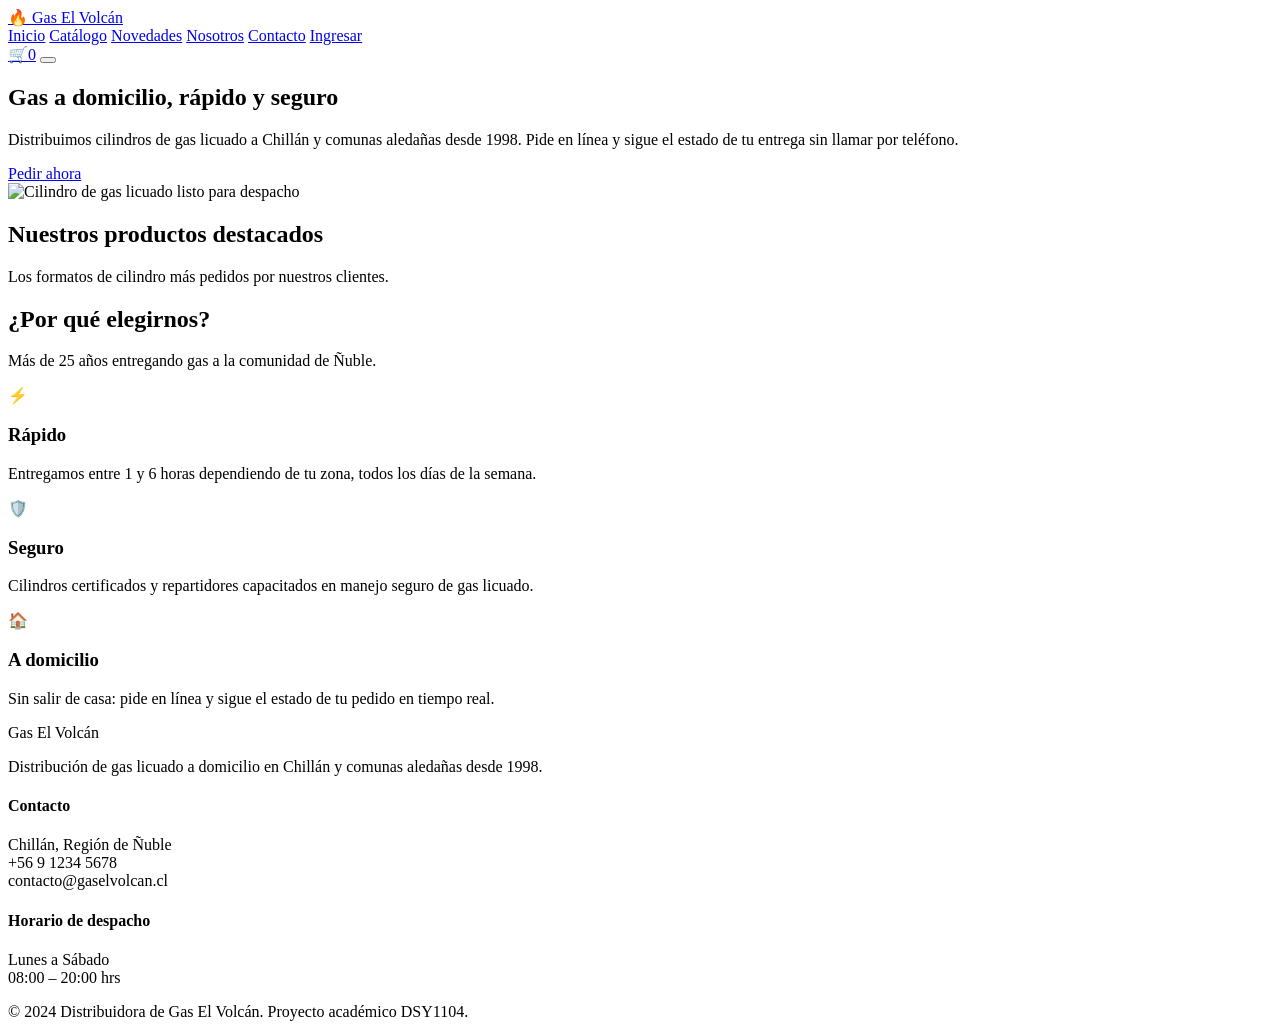
==== index.html @ 6755106e "Creacion del index" ====
<!DOCTYPE html>
<html lang="es">
<head>
<meta charset="UTF-8">
<meta name="viewport" content="width=device-width, initial-scale=1.0">
<title>Gas El Volcán — Gas licuado a domicilio en Chillán</title>
<link rel="stylesheet" href="css/estilos.css">
</head>
<body>

<header class="encabezado">
  <div class="contenedor">
    <a href="index.html" class="marca"><span class="marca__icono">🔥</span> Gas El Volcán</a>
    <nav class="nav" id="nav-principal">
      <a href="index.html" class="nav__enlace nav__enlace--activo">Inicio</a>
      <a href="catalogo.html" class="nav__enlace">Catálogo</a>
      <a href="novedades.html" class="nav__enlace">Novedades</a>
      <a href="nosotros.html" class="nav__enlace">Nosotros</a>
      <a href="contacto.html" class="nav__enlace">Contacto</a>
      <a href="login.html" class="nav__enlace">Ingresar</a>
    </nav>
    <div class="nav__acciones">
      <a href="carrito.html" class="icono-carrito" aria-label="Carrito">🛒<span id="contador-carrito" class="icono-carrito__contador oculto">0</span></a>
      <button class="menu-hamburguesa" aria-label="Abrir menú" onclick="document.getElementById('nav-principal').classList.toggle('nav--abierto')">
        <span></span><span></span><span></span>
      </button>
    </div>
  </div>
</header>

<main>
  <section class="hero">
    <div class="contenedor">
      <div class="hero__contenido">
        <h1 class="hero__eslogan">Gas a domicilio, rápido y seguro</h1>
        <p class="hero__texto">Distribuimos cilindros de gas licuado a Chillán y comunas aledañas desde 1998. Pide en línea y sigue el estado de tu entrega sin llamar por teléfono.</p>
        <a href="catalogo.html" class="boton boton--primario">Pedir ahora</a>
      </div>
      <div class="hero__imagen">
        <img src="https://images.unsplash.com/photo-1585951237318-9ea5e175b891?w=800&q=80" alt="Cilindro de gas licuado listo para despacho">
      </div>
    </div>
  </section>

  <section class="seccion">
    <div class="contenedor">
      <h2 class="titulo-seccion">Nuestros productos destacados</h2>
      <p class="subtitulo-seccion">Los formatos de cilindro más pedidos por nuestros clientes.</p>
      <div class="grid-tarjetas" id="destacados-grid"></div>
    </div>
  </section>

  <section class="seccion seccion--gris">
    <div class="contenedor">
      <h2 class="titulo-seccion">¿Por qué elegirnos?</h2>
      <p class="subtitulo-seccion">Más de 25 años entregando gas a la comunidad de Ñuble.</p>
      <div class="beneficios">
        <div class="beneficio">
          <div class="beneficio__icono">⚡</div>
          <h3>Rápido</h3>
          <p>Entregamos entre 1 y 6 horas dependiendo de tu zona, todos los días de la semana.</p>
        </div>
        <div class="beneficio">
          <div class="beneficio__icono">🛡️</div>
          <h3>Seguro</h3>
          <p>Cilindros certificados y repartidores capacitados en manejo seguro de gas licuado.</p>
        </div>
        <div class="beneficio">
          <div class="beneficio__icono">🏠</div>
          <h3>A domicilio</h3>
          <p>Sin salir de casa: pide en línea y sigue el estado de tu pedido en tiempo real.</p>
        </div>
      </div>
    </div>
  </section>
</main>

<footer class="pie">
  <div class="contenedor">
    <div>
      <div class="pie__marca">Gas El Volcán</div>
      <p>Distribución de gas licuado a domicilio en Chillán y comunas aledañas desde 1998.</p>
    </div>
    <div>
      <h4>Contacto</h4>
      <p>Chillán, Región de Ñuble<br>+56 9 1234 5678<br>contacto@gaselvolcan.cl</p>
    </div>
    <div>
      <h4>Horario de despacho</h4>
      <p>Lunes a Sábado<br>08:00 – 20:00 hrs</p>
    </div>
  </div>
  <div class="pie__inferior">© 2024 Distribuidora de Gas El Volcán. Proyecto académico DSY1104.</div>
</footer>

<script src="js/catalogo.js"></script>
<script src="js/carrito.js"></script>
</body>
</html>
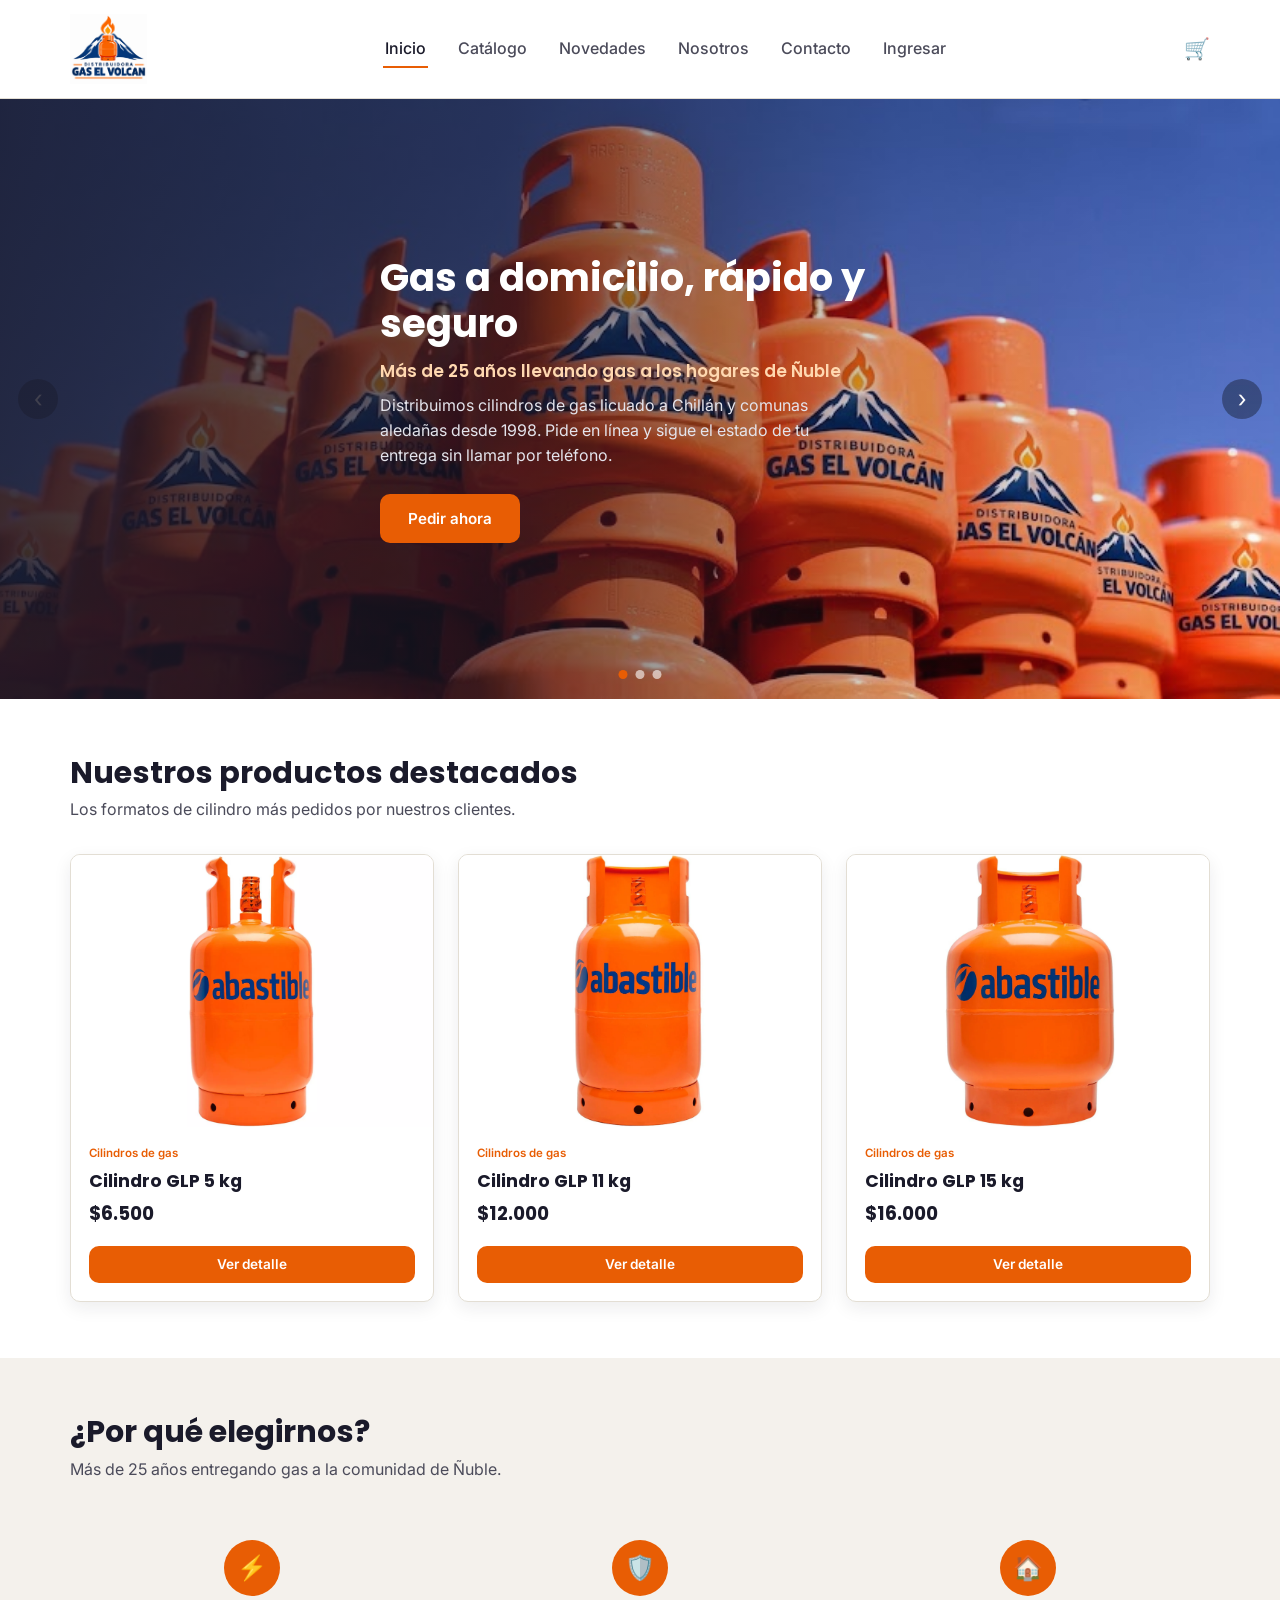
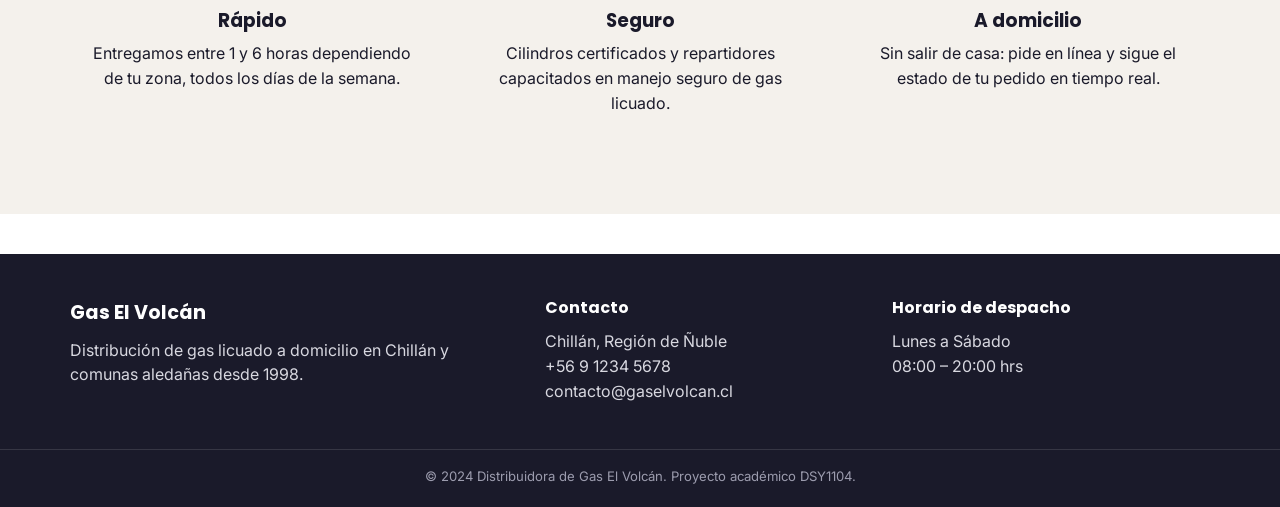
==== commit 3fcf9839: "Ajustes de imagenes: detalle-producto, encabezado de Nosotros y posicion de fotos" ====
--- a/index.html
+++ b/index.html
@@ -10,7 +10,7 @@
 
 <header class="encabezado">
   <div class="contenedor">
-    <a href="index.html" class="marca"><span class="marca__icono">🔥</span> Gas El Volcán</a>
+    <a href="index.html" class="marca"><img src="img/logo.png" alt="Gas El Volcán" class="marca__logo"></a>
     <nav class="nav" id="nav-principal">
       <a href="index.html" class="nav__enlace nav__enlace--activo">Inicio</a>
       <a href="catalogo.html" class="nav__enlace">Catálogo</a>
@@ -30,15 +30,43 @@
 
 <main>
   <section class="hero">
-    <div class="contenedor">
-      <div class="hero__contenido">
-        <h1 class="hero__eslogan">Gas a domicilio, rápido y seguro</h1>
-        <p class="hero__texto">Distribuimos cilindros de gas licuado a Chillán y comunas aledañas desde 1998. Pide en línea y sigue el estado de tu entrega sin llamar por teléfono.</p>
-        <a href="catalogo.html" class="boton boton--primario">Pedir ahora</a>
+    <input type="radio" name="slide" id="slide1" class="carousel__radio" checked>
+    <input type="radio" name="slide" id="slide2" class="carousel__radio">
+    <input type="radio" name="slide" id="slide3" class="carousel__radio">
+
+    <div class="carousel__slides">
+      <div class="carousel__slide carousel__slide--1">
+        <img src="img/fotoprincipal.png" alt="Repartidor de Gas El Volcán">
+        <label for="slide3" class="carousel__flecha carousel__flecha--prev">‹</label>
+        <label for="slide2" class="carousel__flecha carousel__flecha--next">›</label>
       </div>
-      <div class="hero__imagen">
-        <img src="https://images.unsplash.com/photo-1585951237318-9ea5e175b891?w=800&q=80" alt="Cilindro de gas licuado listo para despacho">
+      <div class="carousel__slide carousel__slide--2">
+        <img src="img/balongas.png" alt="Cilindro de gas listo para despacho">
+        <label for="slide1" class="carousel__flecha carousel__flecha--prev">‹</label>
+        <label for="slide3" class="carousel__flecha carousel__flecha--next">›</label>
       </div>
+      <div class="carousel__slide carousel__slide--3">
+        <img src="img/reparto.png" alt="Cilindros de gas licuado">
+        <label for="slide2" class="carousel__flecha carousel__flecha--prev">‹</label>
+        <label for="slide1" class="carousel__flecha carousel__flecha--next">›</label>
+      </div>
+    </div>
+
+    <div class="hero__overlay">
+      <div class="contenedor">
+        <div class="hero__contenido">
+          <h1 class="hero__eslogan">Gas a domicilio, rápido y seguro</h1>
+          <h2 class="hero__subtitulo">Más de 25 años llevando gas a los hogares de Ñuble</h2>
+          <p class="hero__texto">Distribuimos cilindros de gas licuado a Chillán y comunas aledañas desde 1998. Pide en línea y sigue el estado de tu entrega sin llamar por teléfono.</p>
+          <a href="catalogo.html" class="boton boton--primario">Pedir ahora</a>
+        </div>
+      </div>
+    </div>
+
+    <div class="carousel__dots">
+      <label for="slide1" class="carousel__dot"></label>
+      <label for="slide2" class="carousel__dot"></label>
+      <label for="slide3" class="carousel__dot"></label>
     </div>
   </section>
 
--- a/css/estilos.css
+++ b/css/estilos.css
@@ -0,0 +1,667 @@
+/* =========================================================
+   GAS EL VOLCÁN — Hoja de estilos general
+   Paleta: naranja #E85D04 / gris oscuro #1A1A2A / blanco
+   Tipografía: Poppins (títulos) + Inter (texto)
+   ========================================================= */
+
+@import url('https://fonts.googleapis.com/css2?family=Poppins:wght@600;700;800&family=Inter:wght@400;500;600&display=swap');
+.marca__logo{
+  height: 70px;
+  width: auto;
+  display: block;
+}
+:root{
+  --naranja: #E85D04;
+  --naranja-oscuro: #C24C02;
+  --gris-oscuro: #1A1A2A;
+  --gris-medio: #4B4B5A;
+  --gris-claro: #F4F1EC;
+  --borde: #E3DED4;
+  --blanco: #FFFFFF;
+  --exito: #2F9E44;
+  --error: #C0392B;
+
+  --fuente-titulo: 'Poppins', sans-serif;
+  --fuente-texto: 'Inter', sans-serif;
+
+  --radio: 10px;
+  --sombra: 0 6px 18px rgba(26,26,42,0.08);
+  --max-ancho: 1180px;
+}
+
+/* ---------- Reset ---------- */
+*, *::before, *::after{ box-sizing: border-box; }
+html{ scroll-behavior: smooth; }
+body{
+  margin: 0;
+  font-family: var(--fuente-texto);
+  color: var(--gris-oscuro);
+  background: var(--blanco);
+  line-height: 1.55;
+}
+img{ max-width: 100%; display: block; }
+a{ color: inherit; text-decoration: none; }
+ul{ list-style: none; margin: 0; padding: 0; }
+h1, h2, h3, h4{
+  font-family: var(--fuente-titulo);
+  line-height: 1.2;
+  margin: 0 0 0.5em 0;
+  color: var(--gris-oscuro);
+}
+p{ margin: 0 0 1em 0; }
+button{ font-family: var(--fuente-texto); cursor: pointer; }
+input, select, textarea{ font-family: var(--fuente-texto); }
+
+.contenedor{
+  max-width: var(--max-ancho);
+  margin: 0 auto;
+  padding: 0 20px;
+}
+
+.seccion{ padding: 56px 0; }
+.seccion--gris{ background: var(--gris-claro); }
+
+.titulo-seccion{
+  font-size: 1.9rem;
+  margin-bottom: 6px;
+}
+.subtitulo-seccion{
+  color: var(--gris-medio);
+  margin-bottom: 32px;
+  max-width: 60ch;
+}
+
+/* ---------- Botones ---------- */
+.boton{
+  display: inline-block;
+  padding: 13px 28px;
+  border-radius: var(--radio);
+  border: none;
+  font-weight: 600;
+  font-size: 0.95rem;
+  transition: transform .15s ease, box-shadow .15s ease;
+}
+.boton--primario{
+  background: var(--naranja);
+  color: var(--blanco);
+}
+.boton--primario:hover{ background: var(--naranja-oscuro); }
+.boton--secundario{
+  background: transparent;
+  color: var(--gris-oscuro);
+  border: 2px solid var(--gris-oscuro);
+}
+.boton--secundario:hover{ background: var(--gris-oscuro); color: var(--blanco); }
+.boton--pequeno{ padding: 8px 16px; font-size: 0.85rem; }
+.boton--peligro{ background: var(--error); color: var(--blanco); }
+.boton:disabled{ opacity: 0.5; cursor: not-allowed; }
+
+/* ---------- Header / navegación ---------- */
+.encabezado{
+  position: sticky;
+  top: 0;
+  z-index: 50;
+  background: var(--blanco);
+  border-bottom: 1px solid var(--borde);
+}
+.encabezado .contenedor{
+  display: flex;
+  align-items: center;
+  justify-content: space-between;
+  padding-top: 14px;
+  padding-bottom: 14px;
+}
+.marca{
+  display: flex;
+  align-items: center;
+  gap: 10px;
+  font-family: var(--fuente-titulo);
+  font-weight: 700;
+  font-size: 1.25rem;
+  color: var(--gris-oscuro);
+}
+.marca__icono{
+  width: 38px; height: 38px;
+  border-radius: 50%;
+  background: var(--naranja);
+  display: flex; align-items: center; justify-content: center;
+  color: var(--blanco);
+  font-size: 1.1rem;
+}
+.nav{
+  display: flex;
+  align-items: center;
+  gap: 28px;
+}
+.nav__enlace{
+  font-weight: 500;
+  color: var(--gris-medio);
+  padding: 6px 2px;
+  border-bottom: 2px solid transparent;
+}
+.nav__enlace:hover, .nav__enlace--activo{
+  color: var(--gris-oscuro);
+  border-bottom-color: var(--naranja);
+}
+.nav__acciones{ display: flex; align-items: center; gap: 14px; }
+.icono-carrito{
+  position: relative;
+  font-size: 1.3rem;
+}
+.icono-carrito__contador{
+  position: absolute; top: -8px; right: -12px;
+  background: var(--naranja); color: var(--blanco);
+  font-size: 0.7rem; font-weight: 700;
+  border-radius: 50%; width: 18px; height: 18px;
+  display: flex; align-items: center; justify-content: center;
+}
+.menu-hamburguesa{
+  display: none;
+  flex-direction: column;
+  gap: 5px;
+  background: none; border: none;
+}
+.menu-hamburguesa span{
+  width: 26px; height: 3px; background: var(--gris-oscuro); border-radius: 2px;
+}
+
+/* ---------- Hero: carousel 100% CSS, sin JavaScript ---------- */
+.hero{
+  position: relative;
+  overflow: hidden;
+  min-height: 600px;
+}
+.carousel__radio{
+  display: none;
+}
+.carousel__slides{
+  position: relative;
+  height: 600px;
+}
+.carousel__slide{
+  position: absolute;
+  inset: 0;
+  opacity: 0;
+  transition: opacity 0.6s ease;
+}
+.carousel__slide img{
+  width: 100%;
+  height: 100%;
+  object-fit: cover;
+  display: block;
+}
+
+.carousel__slide--1 img{ object-position: center top; }
+.carousel__slide--2 img{ object-position: center bottom; }
+.carousel__slide--3 img{ object-position: center top; }
+
+#slide1:checked ~ .carousel__slides .carousel__slide--1,
+#slide2:checked ~ .carousel__slides .carousel__slide--2,
+#slide3:checked ~ .carousel__slides .carousel__slide--3{
+  opacity: 1;
+  z-index: 2;
+}
+.hero__overlay{
+  position: absolute;
+  inset: 0;
+  display: flex;
+  align-items: center;
+  z-index: 3;
+  pointer-events: none;
+  background: linear-gradient(90deg, rgba(26,26,42,0.85) 0%, rgba(26,26,42,0.6) 40%, rgba(26,26,42,0.15) 70%, rgba(26,26,42,0) 100%);
+}
+.hero__contenido{ max-width: 520px; }
+.hero__eslogan{ color: var(--blanco); font-size: 2.4rem; margin-bottom: 14px; }
+.hero__subtitulo{ color: #FFD8B0; font-size: 1.05rem; font-weight: 600; margin-bottom: 12px; }
+.hero__texto{ color: #E4E4EC; max-width: 46ch; margin-bottom: 26px; }
+
+.carousel__flecha{
+  position: absolute;
+  top: 50%;
+  transform: translateY(-50%);
+  background: rgba(0,0,0,0.35);
+  color: var(--blanco);
+  width: 40px;
+  height: 40px;
+  border-radius: 50%;
+  font-size: 1.5rem;
+  cursor: pointer;
+  line-height: 40px;
+  text-align: center;
+  z-index: 5;
+}
+.carousel__flecha--prev{ left: 18px; }
+.carousel__flecha--next{ right: 18px; }
+
+.carousel__dots{
+  position: absolute;
+  bottom: 20px;
+  left: 50%;
+  transform: translateX(-50%);
+  display: flex;
+  gap: 8px;
+  z-index: 6;
+}
+.carousel__dot{
+  width: 9px;
+  height: 9px;
+  border-radius: 50%;
+  background: rgba(255,255,255,0.6);
+  cursor: pointer;
+  display: block;
+}
+#slide1:checked ~ .carousel__dots label[for="slide1"],
+#slide2:checked ~ .carousel__dots label[for="slide2"],
+#slide3:checked ~ .carousel__dots label[for="slide3"]{
+  background: var(--naranja);
+}
+
+/* ---------- Tarjetas de producto / novedades ---------- */
+.grid-tarjetas{
+  display: grid;
+  grid-template-columns: repeat(3, 1fr);
+  gap: 24px;
+}
+.tarjeta{
+  background: var(--blanco);
+  border: 1px solid var(--borde);
+  border-radius: var(--radio);
+  overflow: hidden;
+  display: flex;
+  flex-direction: column;
+  box-shadow: var(--sombra);
+}
+.tarjeta__imagen{ aspect-ratio: 4/3; overflow: hidden; background: var(--gris-claro); }
+.tarjeta__imagen img{ width: 100%; height: 100%; object-fit: cover; }
+.tarjeta__cuerpo{ padding: 18px; display: flex; flex-direction: column; gap: 8px; flex: 1; }
+.tarjeta__categoria{
+  font-size: 0.72rem;
+  text-transform: none;
+  color: var(--naranja);
+  font-weight: 600;
+}
+.tarjeta__titulo{ font-size: 1.1rem; margin: 0; }
+.tarjeta__precio{
+  font-family: var(--fuente-titulo);
+  font-weight: 700;
+  color: var(--gris-oscuro);
+  font-size: 1.15rem;
+  margin-top: auto;
+}
+.tarjeta__acciones{ display: flex; gap: 10px; margin-top: 10px; }
+.tarjeta__acciones .boton{ flex: 1; text-align: center; }
+
+/* ---------- Por qué elegirnos ---------- */
+.beneficios{
+  display: grid;
+  grid-template-columns: repeat(3, 1fr);
+  gap: 24px;
+}
+.beneficio{
+  text-align: center;
+  padding: 26px 18px;
+}
+.beneficio__icono{
+  width: 56px; height: 56px;
+  margin: 0 auto 14px auto;
+  border-radius: 50%;
+  background: var(--naranja);
+  color: var(--blanco);
+  display: flex; align-items: center; justify-content: center;
+  font-size: 1.5rem;
+}
+
+/* ---------- Footer ---------- */
+.pie{
+  background: var(--gris-oscuro);
+  color: #D8D8E0;
+  padding: 44px 0 20px 0;
+  margin-top: 40px;
+}
+.pie .contenedor{
+  display: grid;
+  grid-template-columns: 1.4fr 1fr 1fr;
+  gap: 30px;
+}
+.pie h4{ color: var(--blanco); font-size: 1rem; margin-bottom: 12px; }
+.pie a:hover{ color: var(--naranja); }
+.pie__marca{
+  font-family: var(--fuente-titulo);
+  color: var(--blanco);
+  font-weight: 700;
+  font-size: 1.2rem;
+  margin-bottom: 10px;
+}
+.pie__inferior{
+  text-align: center;
+  border-top: 1px solid rgba(255,255,255,0.12);
+  margin-top: 30px;
+  padding-top: 16px;
+  font-size: 0.82rem;
+  color: #9C9CAE;
+}
+
+/* ---------- Formularios ---------- */
+.formulario{
+  max-width: 560px;
+  margin: 0 auto;
+  background: var(--blanco);
+  border: 1px solid var(--borde);
+  border-radius: var(--radio);
+  padding: 32px;
+  box-shadow: var(--sombra);
+}
+.campo{ margin-bottom: 18px; }
+.campo label{
+  display: block;
+  font-weight: 600;
+  font-size: 0.88rem;
+  margin-bottom: 6px;
+}
+.campo input,
+.campo select,
+.campo textarea{
+  width: 100%;
+  padding: 11px 13px;
+  border: 1px solid var(--borde);
+  border-radius: 8px;
+  font-size: 0.95rem;
+  background: var(--blanco);
+  color: var(--gris-oscuro);
+}
+.campo input:focus,
+.campo select:focus,
+.campo textarea:focus{
+  outline: none;
+  border-color: var(--naranja);
+  box-shadow: 0 0 0 3px rgba(232,93,4,0.15);
+}
+.campo--dos{
+  display: grid;
+  grid-template-columns: 1fr 1fr;
+  gap: 16px;
+}
+.mensaje-error{
+  color: var(--error);
+  font-size: 0.8rem;
+  margin-top: 5px;
+  min-height: 1em;
+}
+.campo.con-error input,
+.campo.con-error select,
+.campo.con-error textarea{
+  border-color: var(--error);
+}
+.mensaje-exito{
+  background: rgba(47,158,68,0.12);
+  color: var(--exito);
+  padding: 12px 16px;
+  border-radius: 8px;
+  margin-bottom: 18px;
+  font-size: 0.9rem;
+  font-weight: 500;
+}
+.formulario__pie{
+  text-align: center;
+  margin-top: 16px;
+  font-size: 0.88rem;
+  color: var(--gris-medio);
+}
+
+/* ---------- Página genérica (nosotros, novedades, detalle) ---------- */
+.encabezado-pagina{
+  background: var(--gris-oscuro);
+  color: var(--blanco);
+  padding: 46px 0;
+  text-align: center;
+}
+.encabezado-pagina h1{ color: var(--blanco); margin: 0; }
+.encabezado-pagina p{ color: #C7C7D6; margin-top: 8px; }
+.encabezado-pagina--fondo{
+  position: relative;
+  overflow: hidden;
+  min-height: 580px;
+  padding: 0;
+  display: flex;
+  align-items: center;
+}
+.encabezado-pagina__fondo{
+  position: absolute;
+  inset: 0;
+  width: 100%;
+  height: 100%;
+  object-fit: cover;
+  object-position: center center;
+  z-index: 1;
+}
+.encabezado-pagina__overlay{
+  position: relative;
+  z-index: 2;
+  width: 100%;
+  background: linear-gradient(90deg, rgba(26,26,42,0.85) 0%, rgba(26,26,42,0.55) 55%, rgba(26,26,42,0.15) 100%);
+  padding: 46px 0;
+}
+
+.bloque-texto{ max-width: 72ch; margin: 0 auto; }
+
+.equipo-grid{
+  display: grid;
+  grid-template-columns: repeat(4, 1fr);
+  gap: 20px;
+}
+.persona{
+  text-align: center;
+  background: var(--blanco);
+  border: 1px solid var(--borde);
+  border-radius: var(--radio);
+  padding: 22px 14px;
+}
+.persona__avatar{
+  width: 64px; height: 64px;
+  border-radius: 50%;
+  background: var(--naranja);
+  color: var(--blanco);
+  font-family: var(--fuente-titulo);
+  font-weight: 700;
+  display: flex; align-items: center; justify-content: center;
+  margin: 0 auto 12px auto;
+  font-size: 1.2rem;
+}
+.persona__rol{ color: var(--gris-medio); font-size: 0.85rem; }
+
+/* ---------- Migas / volver ---------- */
+.enlace-volver{
+  display: inline-flex;
+  align-items: center;
+  gap: 6px;
+  color: var(--naranja);
+  font-weight: 600;
+  margin-bottom: 24px;
+}
+
+/* ---------- Detalle producto ---------- */
+.detalle-producto{
+  display: grid;
+  grid-template-columns: 1fr 1fr;
+  gap: 40px;
+  align-items: start;
+}
+.detalle-producto__imagen img{
+  border-radius: var(--radio);
+  box-shadow: var(--sombra);
+}
+.detalle-producto__precio{
+  font-family: var(--fuente-titulo);
+  font-size: 1.8rem;
+  font-weight: 700;
+  margin: 14px 0;
+}
+.badge-stock{
+  display: inline-block;
+  background: rgba(47,158,68,0.12);
+  color: var(--exito);
+  font-size: 0.8rem;
+  font-weight: 600;
+  padding: 4px 12px;
+  border-radius: 20px;
+  margin-bottom: 10px;
+}
+
+/* ---------- Carrito ---------- */
+.tabla-carrito{
+  width: 100%;
+  border-collapse: collapse;
+  background: var(--blanco);
+}
+.tabla-carrito th, .tabla-carrito td{
+  padding: 14px 12px;
+  border-bottom: 1px solid var(--borde);
+  text-align: left;
+}
+.tabla-carrito th{
+  font-family: var(--fuente-titulo);
+  font-size: 0.85rem;
+  color: var(--gris-medio);
+}
+.tabla-carrito__producto{
+  display: flex; align-items: center; gap: 12px;
+}
+.tabla-carrito__producto img{
+  width: 56px; height: 56px; object-fit: cover; border-radius: 8px;
+}
+.carrito-resumen{
+  max-width: 360px;
+  margin-left: auto;
+  background: var(--gris-claro);
+  border-radius: var(--radio);
+  padding: 22px;
+  margin-top: 24px;
+}
+.carrito-resumen__linea{
+  display: flex; justify-content: space-between;
+  margin-bottom: 10px;
+  font-size: 0.95rem;
+}
+.carrito-resumen__total{
+  font-family: var(--fuente-titulo);
+  font-weight: 700;
+  font-size: 1.2rem;
+  border-top: 1px solid var(--borde);
+  padding-top: 12px;
+  margin-top: 4px;
+}
+.carrito-vacio{
+  text-align: center;
+  padding: 60px 20px;
+  color: var(--gris-medio);
+}
+
+/* =========================================================
+   ÁREA ADMINISTRATIVA — tema visual oscuro, distinto al público
+   ========================================================= */
+.admin-body{ background: #F1F1F5; }
+.admin-shell{ display: flex; min-height: 100vh; }
+.admin-sidebar{
+  width: 240px;
+  background: var(--gris-oscuro);
+  color: var(--blanco);
+  padding: 26px 18px;
+  flex-shrink: 0;
+}
+.admin-sidebar .marca{ color: var(--blanco); margin-bottom: 34px; }
+.admin-sidebar .marca__icono{ background: var(--naranja); }
+.admin-nav__enlace{
+  display: flex;
+  align-items: center;
+  gap: 10px;
+  padding: 11px 12px;
+  border-radius: 8px;
+  color: #C7C7D6;
+  font-weight: 500;
+  margin-bottom: 4px;
+}
+.admin-nav__enlace:hover, .admin-nav__enlace--activo{
+  background: rgba(232,93,4,0.18);
+  color: var(--blanco);
+}
+.admin-main{ flex: 1; padding: 34px 40px; }
+.admin-header{
+  display: flex;
+  justify-content: space-between;
+  align-items: center;
+  margin-bottom: 26px;
+}
+.admin-header h1{ margin: 0; font-size: 1.5rem; }
+.admin-panel{
+  background: var(--blanco);
+  border-radius: var(--radio);
+  padding: 24px;
+  box-shadow: var(--sombra);
+  margin-bottom: 26px;
+}
+.tabla-admin{
+  width: 100%;
+  border-collapse: collapse;
+}
+.tabla-admin th, .tabla-admin td{
+  padding: 12px 10px;
+  border-bottom: 1px solid var(--borde);
+  text-align: left;
+  font-size: 0.92rem;
+}
+.tabla-admin th{ color: var(--gris-medio); font-weight: 600; font-size: 0.8rem; }
+.chip-rol{
+  display: inline-block;
+  padding: 3px 10px;
+  border-radius: 20px;
+  font-size: 0.75rem;
+  font-weight: 600;
+  background: rgba(232,93,4,0.14);
+  color: var(--naranja-oscuro);
+}
+.chip-rol--cliente{ background: rgba(75,75,90,0.12); color: var(--gris-medio); }
+.oculto{ display: none !important; }
+
+/* =========================================================
+   RESPONSIVE
+   360px celular · 768px tablet · 1280px escritorio
+   ========================================================= */
+@media (max-width: 1024px){
+  .grid-tarjetas{ grid-template-columns: repeat(2, 1fr); }
+  .beneficios{ grid-template-columns: repeat(3, 1fr); }
+  .equipo-grid{ grid-template-columns: repeat(2, 1fr); }
+  .pie .contenedor{ grid-template-columns: 1fr 1fr; }
+  .detalle-producto{ grid-template-columns: 1fr; }
+  .admin-main{ padding: 26px; }
+}
+
+@media (max-width: 768px){
+  .nav{
+    position: absolute;
+    top: 100%; left: 0; right: 0;
+    background: var(--blanco);
+    flex-direction: column;
+    align-items: flex-start;
+    padding: 16px 20px 22px 20px;
+    border-bottom: 1px solid var(--borde);
+    display: none;
+    gap: 14px;
+  }
+  .nav.nav--abierto{ display: flex; }
+  .menu-hamburguesa{ display: flex; }
+  .beneficios{ grid-template-columns: 1fr; }
+  .campo--dos{ grid-template-columns: 1fr; }
+  .admin-shell{ flex-direction: column; }
+  .admin-sidebar{ width: 100%; }
+  .admin-nav{ display: flex; flex-wrap: wrap; gap: 6px; }
+  .hero{ min-height: 380px; }
+  .carousel__slides{ height: 380px; }
+  .hero__eslogan{ font-size: 1.9rem; }
+}
+
+@media (max-width: 480px){
+  .grid-tarjetas{ grid-template-columns: 1fr; }
+  .equipo-grid{ grid-template-columns: 1fr; }
+  .pie .contenedor{ grid-template-columns: 1fr; text-align: center; }
+  .formulario{ padding: 22px; }
+}
